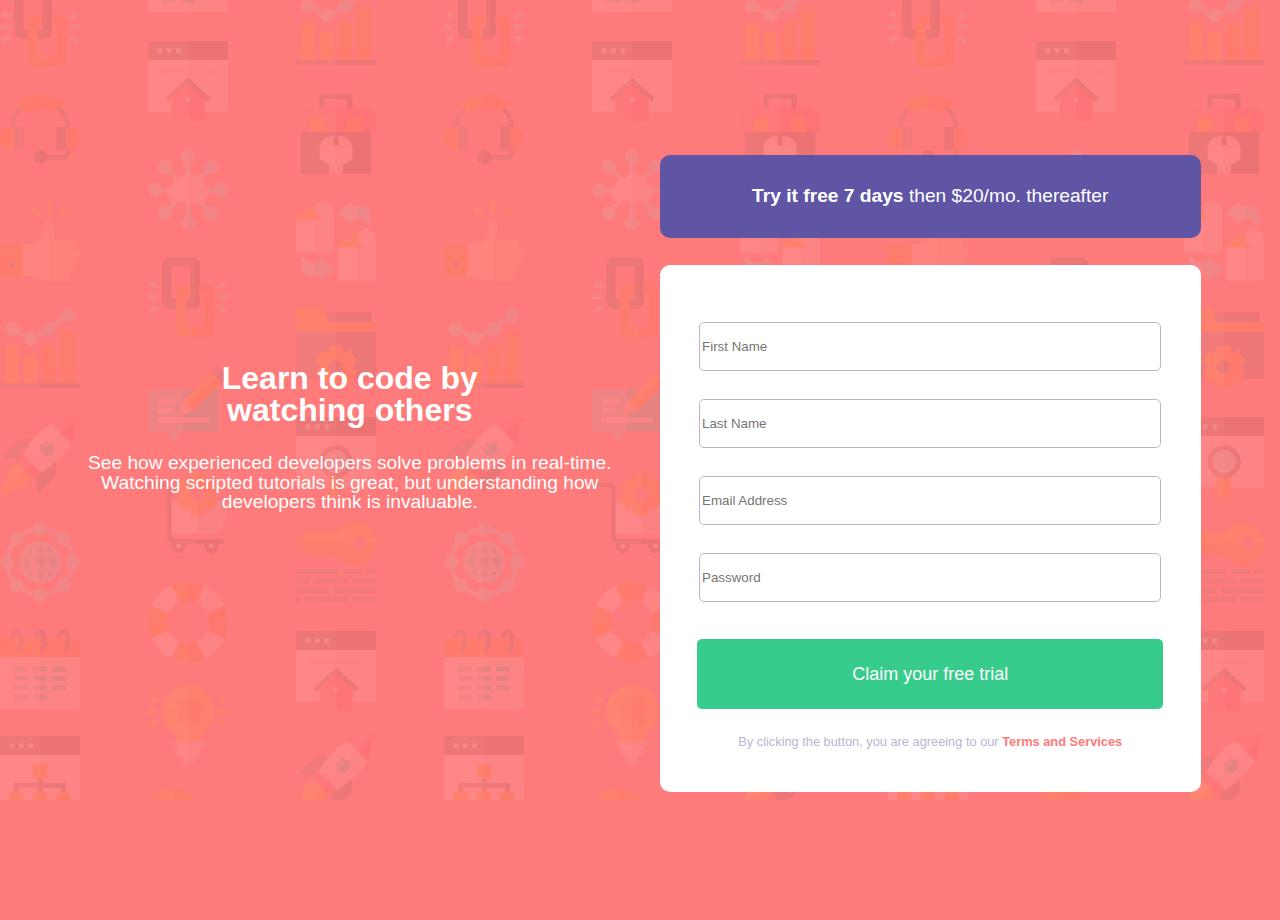
==== day-2-intro-component-with-signup-form/index.html @ f4195926 "Single page layout challenge" ====
<!DOCTYPE html>
<html lang="en" dir="ltr">
  <head>
    <meta charset="utf-8">
    <title>Intro component with signup form</title>
    <link rel="stylesheet" href="assets/style/main.css">
    <link href="https://fonts.google.com/specimen/Poppins=400,500,600,700">
  </head>
  <body>
    <header>
      <h1>Learn to code by watching others</h1>
      <p>See how experienced developers solve problems in real-time. Watching scripted tutorials is great, but understanding how developers think is invaluable.</p>
    </header>
    <div class="grid">

      <section>
        <p><strong>Try it free 7 days</strong> then $20/mo. thereafter</p>
      </section>

      <form action="index.html" method="post">
        <input type="text" name="first-name" placeholder="First Name" required><br>
        <input type="text" name="last-name" placeholder="Last Name" required><br>
        <input type="email" name="email" placeholder="Email Address" required><br>
        <input type="Password" name="Password" placeholder="Password" required><br>
        <input class="button" type="submit" name="submit" value="Claim your free trial"><br>
        <label>By clicking the button, you are agreeing to our <strong>Terms and Services</strong></label>
      </form>
    </div>
  </body>
</html>
---- day-2-intro-component-with-signup-form/assets/style/main.css ----
/* http://meyerweb.com/eric/tools/css/reset/
   v2.0 | 20110126
   License: none (public domain)
*/

html,
body,
div,
span,
applet,
object,
iframe,
h1,
h2,
h3,
h4,
h5,
h6,
p,
blockquote,
pre,
a,
abbr,
acronym,
address,
big,
cite,
code,
del,
dfn,
em,
img,
ins,
kbd,
q,
s,
samp,
small,
strike,
strong,
sub,
sup,
tt,
var,
b,
u,
i,
center,
dl,
dt,
dd,
ol,
ul,
li,
fieldset,
form,
label,
legend,
table,
caption,
tbody,
tfoot,
thead,
tr,
th,
td,
article,
aside,
canvas,
details,
embed,
figure,
figcaption,
footer,
header,
hgroup,
menu,
nav,
output,
ruby,
section,
summary,
time,
mark,
audio,
video {
  margin: 0;
  padding: 0;
  border: 0;
  font-size: 100%;
  font: inherit;
  vertical-align: baseline;
}
/* HTML5 display-role reset for older browsers */
article,
aside,
details,
figcaption,
figure,
footer,
header,
hgroup,
menu,
nav,
section {
  display: block;
}
body {
  line-height: 1;
}
ol,
ul {
  list-style: none;
}
blockquote,
q {
  quotes: none;
}
blockquote:before,
blockquote:after,
q:before,
q:after {
  content: "";
  content: none;
}
table {
  border-collapse: collapse;
  border-spacing: 0;
}


/*=================================================

                        body

===================================================*/

body {
  background: url("../images/bg-intro-mobile.png") 0 0 no-repeat, hsl(0, 100%, 74%);
  background-attachment:fixed;
  background-size: cover;
  padding: 10% 5%;
  text-align: center;
  max-width:100%;
  height:auto;
  font-family: "Poppins", sans-serif;
}

/*=================================================

                        typography

===================================================*/

h1,
p {
  color: #fff;
}
h1{
  font-size: 1.2em;
  font-weight: 600;
}
p{
  font-size: .8em;
}
label{
  font-size: .6em;
}
strong{
  font-weight: bold;
}

/*=================================================

                        header

===================================================*/

h1{
  margin: 5% auto;
  padding: 0 15%;
}
header p{
  margin: 5% auto;
}

/*=================================================

                        section

===================================================*/

section{
  margin: 5% auto;
  background:hsl(248, 32%, 49%);
  border-radius: 10px;
}
section p{
  padding: 5% 15%;
  line-height: 1.5;
}

/*=================================================

                        form

===================================================*/

form{
  background: #fff;
  border-radius: 10px;
  padding: 8% 7%;
}
input{
  width:98%;
  margin: 3% auto;
  height: 30px;
  border-radius: 5px;
  border: solid 1px hsl(246, 25%, 77%);
}
label {
  color: hsl(246, 25%, 77%);
}
label strong {
  color: hsl(0, 100%, 74%);
}

/*=================================================

                        button

===================================================*/

.button{
 margin: 5% auto;
 width:100%;
 height: 50px;
 color: #fff;
 background: hsl(154, 59%, 51%);
 border: 0;
}

/*=================================================

                        @media query

===================================================*/

@media (min-width: 375px) {
  body{
    background: url("../images/bg-intro-desktop.png") 0 0 no-repeat, hsl(0, 100%, 74%);
  }
  .grid,
  header{
    display: inline-block;
    width: 47%;
  }
  header{
    position:relative;
    vertical-align:top;
    margin-top: 18%;
    margin-right: 3%;
  }
  h1{
    font-size: 2em;
  }
  p{
    font-size: 1.2em;
  }
  .button{
   width:100%;
   height: 70px;
   font-size: 18px;
  }
  input{
    height: 45px;
  }
  label{
    font-size: .8em;
  }
}
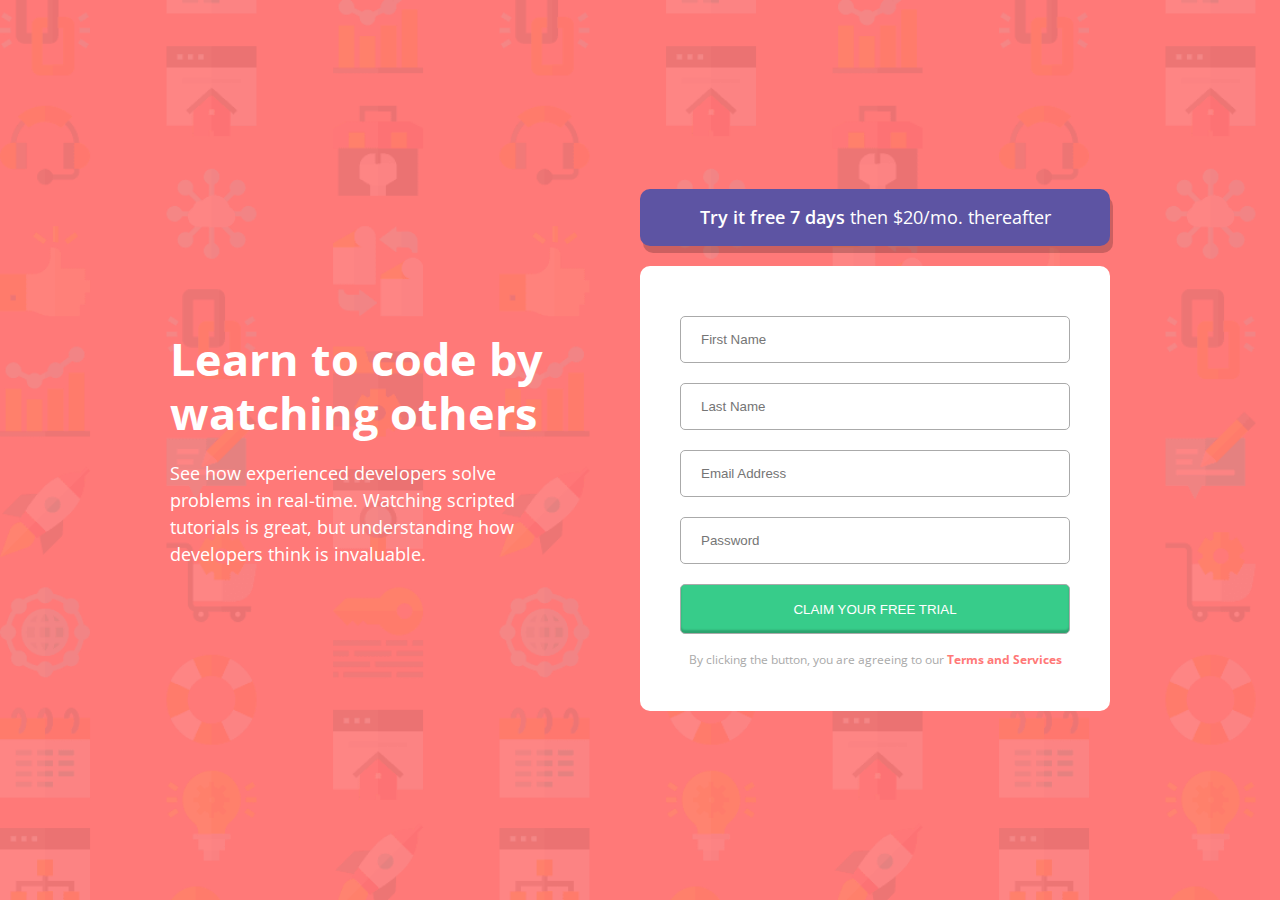
==== commit 6db2bf7b: "Refactor" ====
--- a/day-2-intro-component-with-signup-form/index.html
+++ b/day-2-intro-component-with-signup-form/index.html
@@ -1,30 +1,30 @@
 <!DOCTYPE html>
-<html lang="en" dir="ltr">
+<html lang="en">
   <head>
     <meta charset="utf-8">
-    <title>Intro component with signup form</title>
-    <link rel="stylesheet" href="assets/style/main.css">
-    <link href="https://fonts.google.com/specimen/Poppins=400,500,600,700">
+    <title>Learn to code watching others</title>
+    <link rel="stylesheet" href="assets/stylesheets/main.css">
+    <link href="https://fonts.googleapis.com/css2?family=Open+Sans:wght@400;700&display=swap" rel="stylesheet">
   </head>
   <body>
-    <header>
-      <h1>Learn to code by watching others</h1>
-      <p>See how experienced developers solve problems in real-time. Watching scripted tutorials is great, but understanding how developers think is invaluable.</p>
-    </header>
-    <div class="grid">
-
-      <section>
-        <p><strong>Try it free 7 days</strong> then $20/mo. thereafter</p>
+    <div class="flex container">
+      <section class="sec-1">
+        <h1>Learn to code by watching others</h1>
+        <p>See how experienced developers solve problems in real-time. Watching scripted tutorials is great, but understanding how developers think is invaluable.</p>
       </section>
-
-      <form action="index.html" method="post">
-        <input type="text" name="first-name" placeholder="First Name" required><br>
-        <input type="text" name="last-name" placeholder="Last Name" required><br>
-        <input type="email" name="email" placeholder="Email Address" required><br>
-        <input type="Password" name="Password" placeholder="Password" required><br>
-        <input class="button" type="submit" name="submit" value="Claim your free trial"><br>
-        <label>By clicking the button, you are agreeing to our <strong>Terms and Services</strong></label>
-      </form>
+      <section class="sec-2">
+        <div class="advertise">
+          <p><a href="#">Try it free 7 days</a> then $20/mo. thereafter</p>
+        </div>
+        <form action="index.html" method="post" class="form">
+          <input type="text" name="first-name" placeholder="First Name" required><br>
+          <input type="text" name="last-name" placeholder="Last Name" required><br>
+          <input type="email" name="email" placeholder="Email Address" required><br>
+          <input type="Password" name="Password" placeholder="Password" required><br>
+          <input class="button" type="submit" name="submit" value="Claim your free trial"><br>
+          <label>By clicking the button, you are agreeing to our <a href="#">Terms and Services</a></label>
+        </form>
+      </section>
     </div>
   </body>
 </html>
--- a/day-2-intro-component-with-signup-form/assets/stylesheets/main.css
+++ b/day-2-intro-component-with-signup-form/assets/stylesheets/main.css
@@ -0,0 +1,269 @@
+/*=======================================*
+
+                  css reset
+
+*========================================*/
+
+
+/* http://meyerweb.com/eric/tools/css/reset/
+   v2.0 | 20110126
+   License: none (public domain)
+*/
+
+html,
+body,
+div,
+span,
+applet,
+object,
+iframe,
+h1,
+h2,
+h3,
+h4,
+h5,
+h6,
+p,
+blockquote,
+pre,
+a,
+abbr,
+acronym,
+address,
+big,
+cite,
+code,
+del,
+dfn,
+em,
+img,
+ins,
+kbd,
+q,
+s,
+samp,
+small,
+strike,
+strong,
+sub,
+sup,
+tt,
+var,
+b,
+u,
+i,
+center,
+dl,
+dt,
+dd,
+ol,
+ul,
+li,
+fieldset,
+form,
+label,
+legend,
+table,
+caption,
+tbody,
+tfoot,
+thead,
+tr,
+th,
+td,
+article,
+aside,
+canvas,
+details,
+embed,
+figure,
+figcaption,
+footer,
+header,
+hgroup,
+menu,
+nav,
+output,
+ruby,
+section,
+summary,
+time,
+mark,
+audio,
+video {
+  margin: 0;
+  padding: 0;
+  border: 0;
+  font-size: 100%;
+  font: inherit;
+  vertical-align: baseline;
+}
+/* HTML5 display-role reset for older browsers */
+article,
+aside,
+details,
+figcaption,
+figure,
+footer,
+header,
+hgroup,
+menu,
+nav,
+section {
+  display: block;
+}
+body {
+  line-height: 1;
+}
+ol,
+ul {
+  list-style: none;
+}
+blockquote,
+q {
+  quotes: none;
+}
+blockquote:before,
+blockquote:after,
+q:before,
+q:after {
+  content: "";
+  content: none;
+}
+table {
+  border-collapse: collapse;
+  border-spacing: 0;
+}
+
+/*=======================================*
+
+                my reset
+
+*========================================*/
+
+*,
+*::before,
+*::after {
+  box-sizing: border-box;
+  margin: 0;
+  padding: 0;
+}
+
+/*========================================*
+
+                    global
+
+*==========================================*/
+
+body {
+  background: #FF7978 url("../images/bg-intro-desktop.png") 0 0 no-repeat;
+  background-size: cover;
+}
+
+.container {
+  max-width: 1000px;
+  margin: 0 auto;
+  padding: 0 30px;
+  height: 100vh;
+}
+
+.flex {
+  display: flex;
+  justify-content: space-between;
+  align-items: center;
+}
+
+/*=================================================
+
+                      typography
+
+===================================================*/
+
+body {
+  font: 400 18px/1.5 'Open Sans', sans-serif;
+  color: #fff;
+}
+
+h1{
+  font-size: 45px;
+  font-weight: 700;
+}
+
+a {
+  text-decoration: none;
+  color: #fff;
+}
+
+/*=================================================
+
+                    first section
+
+===================================================*/
+
+.sec-1 {
+  flex: 0 1 40%;
+}
+
+.sec-1 h1 {
+  margin-bottom: 20px;
+  line-height: 1.2;
+}
+
+/*=================================================
+
+                    second section
+
+===================================================*/
+
+.sec-2 {
+  flex: 0 1 50%;
+  text-align: center;
+}
+
+.advertise {
+  background: #5D54A3;
+  padding: 15px 20px;
+  border-radius: 10px;
+  box-shadow: 3px 7px 0 0 #0003;
+}
+
+.advertise a {
+  font-weight: 600;
+}
+
+.form {
+  padding: 40px;
+  margin-top: 20px;
+  border-radius: 10px;
+  background: #fff;
+}
+
+.form input {
+  padding: 15px 20px;
+  width: 100%;
+  border: 0;
+  border-radius: 5px;
+  margin: 10px 0;
+  border: 1px solid #aaa;
+}
+
+.form label {
+  color: #aaa;
+  font-size: 12px;
+}
+
+.form label a {
+  color: #FF7978;
+  font-weight: 700;
+}
+
+.button{
+ width:100%;
+ height: 50px;
+ color: #fff;
+ background: #37CC8A;
+ border: 0;
+ text-transform: uppercase;
+ cursor: pointer;
+ box-shadow: inset 0 -3px 2px #0003;
+}
